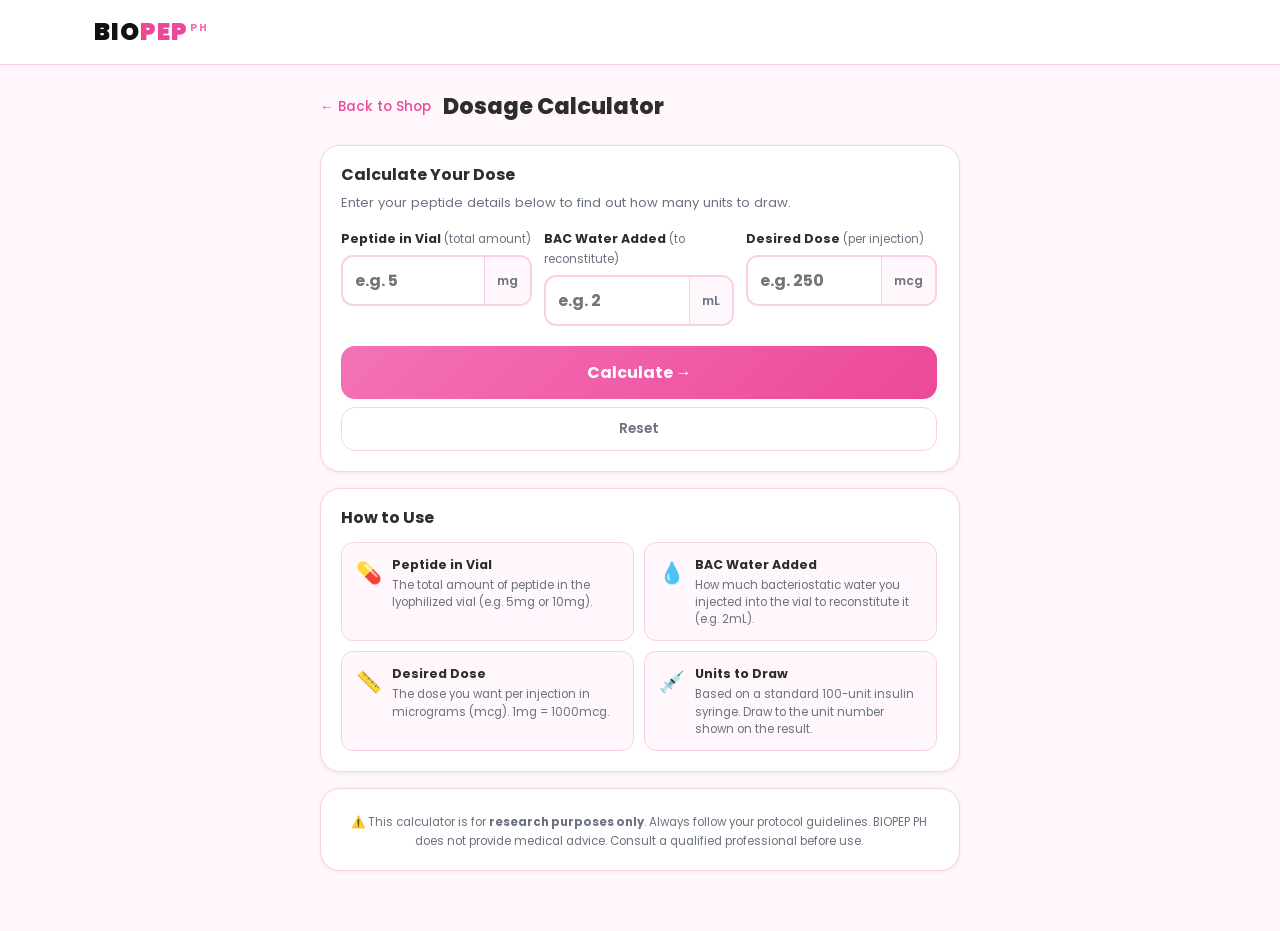
==== calculator.html @ 2e1fd629 "Add peptide dosage calculator page with syringe visual and unit output Co-Authored-By: Claude Sonnet" ====
<!DOCTYPE html>
<html lang="en">
<head>
  <meta charset="UTF-8">
  <meta name="viewport" content="width=device-width, initial-scale=1.0">
  <title>Peptide Dosage Calculator — BIOPEP PH</title>
  <meta name="description" content="Calculate how many units to draw for your peptide dose. Enter your peptide amount, BAC water volume, and desired dose.">
  <link rel="icon" type="image/svg+xml" href="images/favicon.svg">
  <link rel="preconnect" href="https://fonts.googleapis.com">
  <link rel="preconnect" href="https://fonts.gstatic.com" crossorigin>
  <link href="https://fonts.googleapis.com/css2?family=Poppins:wght@300;400;500;600;700;800;900&display=swap" rel="stylesheet">
  <link rel="stylesheet" href="style.css">
  <style>
    /* ── CALCULATOR SPECIFIC ── */
    .calc-grid {
      display: grid;
      grid-template-columns: 1fr 1fr 1fr;
      gap: 12px;
      margin-bottom: 16px;
    }
    .calc-field { display: flex; flex-direction: column; gap: 6px; }
    .calc-field label {
      font-size: 0.78rem;
      font-weight: 700;
      color: var(--charcoal);
    }
    .calc-field label span {
      font-weight: 400;
      color: var(--grey);
      font-size: 0.72rem;
    }
    .calc-input-wrap {
      display: flex;
      align-items: center;
      border: 2px solid var(--pink-border);
      border-radius: 12px;
      overflow: hidden;
      transition: border-color 0.2s;
      background: var(--white);
    }
    .calc-input-wrap:focus-within { border-color: var(--pink); box-shadow: 0 0 0 3px rgba(244,114,182,0.12); }
    .calc-input-wrap input {
      flex: 1;
      border: none;
      outline: none;
      font-family: 'Poppins', sans-serif;
      font-size: 1rem;
      font-weight: 700;
      color: var(--charcoal);
      padding: 11px 12px;
      background: transparent;
      width: 100%;
    }
    .calc-unit {
      padding: 0 12px;
      font-size: 0.75rem;
      font-weight: 600;
      color: var(--grey);
      white-space: nowrap;
      border-left: 1.5px solid var(--pink-border);
      height: 100%;
      display: flex;
      align-items: center;
      background: var(--pink-pale);
    }
    .btn-calculate {
      width: 100%;
      padding: 14px;
      background: linear-gradient(135deg, var(--pink), var(--pink-dark));
      color: white;
      border: none;
      border-radius: 14px;
      font-family: 'Poppins', sans-serif;
      font-size: 1rem;
      font-weight: 700;
      cursor: pointer;
      transition: opacity 0.2s;
      margin-top: 4px;
    }
    .btn-calculate:hover { opacity: 0.88; }
    .btn-reset {
      width: 100%;
      padding: 11px;
      background: transparent;
      color: var(--grey);
      border: 1.5px solid var(--pink-border);
      border-radius: 14px;
      font-family: 'Poppins', sans-serif;
      font-size: 0.85rem;
      font-weight: 600;
      cursor: pointer;
      transition: var(--transition);
      margin-top: 8px;
    }
    .btn-reset:hover { border-color: var(--pink); color: var(--pink-dark); }

    /* Result card */
    .calc-result { display: none; }
    .calc-result.show { display: block; }
    .calc-result-grid {
      display: grid;
      grid-template-columns: 1fr 1fr;
      gap: 12px;
      margin-bottom: 16px;
    }
    .calc-result-item {
      background: var(--pink-pale);
      border: 1.5px solid var(--pink-border);
      border-radius: 14px;
      padding: 14px 16px;
      text-align: center;
    }
    .calc-result-item.highlight {
      background: linear-gradient(135deg, var(--pink-light), #fce7f3);
      border-color: var(--pink);
      grid-column: 1 / -1;
    }
    .calc-result-label {
      font-size: 0.72rem;
      font-weight: 600;
      color: var(--grey);
      text-transform: uppercase;
      letter-spacing: 0.5px;
      margin-bottom: 6px;
    }
    .calc-result-value {
      font-size: 1.6rem;
      font-weight: 900;
      color: var(--pink-dark);
      line-height: 1;
    }
    .calc-result-value span {
      font-size: 0.85rem;
      font-weight: 600;
      color: var(--grey);
      margin-left: 4px;
    }
    .calc-result-sub {
      font-size: 0.72rem;
      color: var(--grey);
      margin-top: 4px;
    }

    /* Syringe visual */
    .syringe-wrap {
      margin: 16px 0 8px;
    }
    .syringe-label {
      font-size: 0.78rem;
      font-weight: 600;
      color: var(--charcoal);
      margin-bottom: 8px;
    }
    .syringe-track {
      height: 28px;
      background: var(--pink-pale);
      border: 2px solid var(--pink-border);
      border-radius: 100px;
      overflow: hidden;
      position: relative;
    }
    .syringe-fill {
      height: 100%;
      background: linear-gradient(90deg, var(--pink), var(--pink-dark));
      border-radius: 100px;
      transition: width 0.5s ease;
      min-width: 4px;
    }
    .syringe-markers {
      display: flex;
      justify-content: space-between;
      margin-top: 4px;
      padding: 0 2px;
    }
    .syringe-markers span {
      font-size: 0.65rem;
      color: var(--grey);
    }

    /* Info cards */
    .calc-info-grid {
      display: grid;
      grid-template-columns: 1fr 1fr;
      gap: 10px;
    }
    .calc-info-card {
      background: var(--pink-pale);
      border: 1.5px solid var(--pink-border);
      border-radius: 12px;
      padding: 12px 14px;
      display: flex;
      gap: 10px;
      align-items: flex-start;
    }
    .calc-info-icon { font-size: 1.3rem; flex-shrink: 0; margin-top: 1px; }
    .calc-info-text strong { display: block; font-size: 0.78rem; font-weight: 700; color: var(--charcoal); margin-bottom: 2px; }
    .calc-info-text p { font-size: 0.72rem; color: var(--grey); line-height: 1.5; margin: 0; }

    .calc-disclaimer {
      font-size: 0.72rem;
      color: var(--grey);
      text-align: center;
      line-height: 1.6;
      margin-top: 4px;
    }

    @media (max-width: 600px) {
      .calc-grid { grid-template-columns: 1fr; }
      .calc-result-grid { grid-template-columns: 1fr 1fr; }
      .calc-info-grid { grid-template-columns: 1fr; }
    }
  </style>
</head>
<body class="inner-page">

  <!-- ====== HEADER ====== -->
  <header class="site-header">
    <div class="header-inner">
      <a href="index.html" class="logo">
        <span class="logo-bio">BIO</span><span class="logo-pep">PEP</span><span class="logo-ph">PH</span>
      </a>
    </div>
  </header>

  <main class="inner-page-main">
    <div class="inner-page-inner">

      <div class="page-top-nav">
        <a href="index.html" class="page-back-link">← Back to Shop</a>
        <h1 class="page-title">Dosage Calculator</h1>
      </div>

      <!-- ====== INPUTS ====== -->
      <section class="page-card">
        <h2>Calculate Your Dose</h2>
        <p style="font-size:0.82rem;color:var(--grey);margin-bottom:16px;margin-top:-6px;">Enter your peptide details below to find out how many units to draw.</p>

        <div class="calc-grid">
          <div class="calc-field">
            <label for="peptideMg">Peptide in Vial <span>(total amount)</span></label>
            <div class="calc-input-wrap">
              <input type="number" id="peptideMg" placeholder="e.g. 5" min="0" step="0.1">
              <span class="calc-unit">mg</span>
            </div>
          </div>
          <div class="calc-field">
            <label for="bacWater">BAC Water Added <span>(to reconstitute)</span></label>
            <div class="calc-input-wrap">
              <input type="number" id="bacWater" placeholder="e.g. 2" min="0" step="0.1">
              <span class="calc-unit">mL</span>
            </div>
          </div>
          <div class="calc-field">
            <label for="desiredDose">Desired Dose <span>(per injection)</span></label>
            <div class="calc-input-wrap">
              <input type="number" id="desiredDose" placeholder="e.g. 250" min="0" step="1">
              <span class="calc-unit">mcg</span>
            </div>
          </div>
        </div>

        <button class="btn-calculate" onclick="calculate()">Calculate →</button>
        <button class="btn-reset" onclick="resetCalc()">Reset</button>
      </section>

      <!-- ====== RESULT ====== -->
      <section class="page-card calc-result" id="resultCard">
        <h2>Your Result</h2>

        <div class="calc-result-grid">
          <div class="calc-result-item">
            <div class="calc-result-label">Concentration</div>
            <div class="calc-result-value" id="resConcentration">—<span>mcg/mL</span></div>
          </div>
          <div class="calc-result-item">
            <div class="calc-result-label">Volume to Inject</div>
            <div class="calc-result-value" id="resVolume">—<span>mL</span></div>
          </div>
          <div class="calc-result-item highlight">
            <div class="calc-result-label">💉 Draw This Many Units</div>
            <div class="calc-result-value" id="resUnits">—<span>units</span></div>
            <div class="calc-result-sub" id="resUnitsSub"></div>
          </div>
        </div>

        <div class="syringe-wrap">
          <div class="syringe-label">Syringe fill level (100-unit scale)</div>
          <div class="syringe-track">
            <div class="syringe-fill" id="syringeFill" style="width:0%"></div>
          </div>
          <div class="syringe-markers">
            <span>0</span><span>10</span><span>20</span><span>30</span><span>40</span><span>50</span><span>60</span><span>70</span><span>80</span><span>90</span><span>100</span>
          </div>
        </div>
      </section>

      <!-- ====== HOW TO USE ====== -->
      <section class="page-card">
        <h2>How to Use</h2>
        <div class="calc-info-grid">
          <div class="calc-info-card">
            <span class="calc-info-icon">💊</span>
            <div class="calc-info-text">
              <strong>Peptide in Vial</strong>
              <p>The total amount of peptide in the lyophilized vial (e.g. 5mg or 10mg).</p>
            </div>
          </div>
          <div class="calc-info-card">
            <span class="calc-info-icon">💧</span>
            <div class="calc-info-text">
              <strong>BAC Water Added</strong>
              <p>How much bacteriostatic water you injected into the vial to reconstitute it (e.g. 2mL).</p>
            </div>
          </div>
          <div class="calc-info-card">
            <span class="calc-info-icon">📏</span>
            <div class="calc-info-text">
              <strong>Desired Dose</strong>
              <p>The dose you want per injection in micrograms (mcg). 1mg = 1000mcg.</p>
            </div>
          </div>
          <div class="calc-info-card">
            <span class="calc-info-icon">💉</span>
            <div class="calc-info-text">
              <strong>Units to Draw</strong>
              <p>Based on a standard 100-unit insulin syringe. Draw to the unit number shown on the result.</p>
            </div>
          </div>
        </div>
      </section>

      <!-- ====== DISCLAIMER ====== -->
      <section class="page-card">
        <p class="calc-disclaimer">⚠️ This calculator is for <strong>research purposes only</strong>. Always follow your protocol guidelines. BIOPEP PH does not provide medical advice. Consult a qualified professional before use.</p>
      </section>

    </div>
  </main>

  <script>
    function calculate() {
      const peptideMg   = parseFloat(document.getElementById('peptideMg').value);
      const bacWater    = parseFloat(document.getElementById('bacWater').value);
      const desiredDose = parseFloat(document.getElementById('desiredDose').value);

      if (isNaN(peptideMg) || isNaN(bacWater) || isNaN(desiredDose) ||
          peptideMg <= 0 || bacWater <= 0 || desiredDose <= 0) {
        alert('Please fill in all fields with valid numbers greater than 0.');
        return;
      }

      const peptideMcg    = peptideMg * 1000;
      const concentration = peptideMcg / bacWater;
      const volumeMl      = desiredDose / concentration;
      const units         = volumeMl * 100;

      document.getElementById('resConcentration').innerHTML =
        `${concentration.toLocaleString('en-PH', {maximumFractionDigits: 1})}<span>mcg/mL</span>`;
      document.getElementById('resVolume').innerHTML =
        `${volumeMl.toFixed(3)}<span>mL</span>`;
      document.getElementById('resUnits').innerHTML =
        `${units.toFixed(1)}<span>units</span>`;
      document.getElementById('resUnitsSub').textContent =
        units > 100
          ? '⚠️ Exceeds 100 units — split dose or use a larger syringe.'
          : units > 50
          ? 'Use a 1mL (100-unit) insulin syringe.'
          : 'A 0.5mL (50-unit) syringe works fine.';

      const fillPct = Math.min((units / 100) * 100, 100);
      document.getElementById('syringeFill').style.width = fillPct + '%';

      const resultCard = document.getElementById('resultCard');
      resultCard.classList.add('show');
      resultCard.scrollIntoView({ behavior: 'smooth', block: 'nearest' });
    }

    function resetCalc() {
      document.getElementById('peptideMg').value   = '';
      document.getElementById('bacWater').value    = '';
      document.getElementById('desiredDose').value = '';
      document.getElementById('resultCard').classList.remove('show');
      document.getElementById('syringeFill').style.width = '0%';
    }

    // Allow Enter key to calculate
    document.addEventListener('keydown', e => {
      if (e.key === 'Enter') calculate();
    });
  </script>
</body>
</html>
---- style.css ----
/* ================================================
   BIOPEP PH — style.css
   Font: Poppins | Theme: Blush Pink
   ================================================ */

:root {
  --pink:        #F472B6;
  --pink-dark:   #EC4899;
  --pink-deep:   #BE185D;
  --pink-light:  #FDF2F8;
  --pink-pale:   #FFF7FB;
  --pink-border: #FBCFE8;
  --black:       #111111;
  --charcoal:    #2d2d2d;
  --grey:        #6b7280;
  --light-grey:  #f3f4f6;
  --white:       #ffffff;
  --radius:      14px;
  --radius-lg:   20px;
  --shadow-sm:   0 1px 4px rgba(0,0,0,0.07);
  --shadow-md:   0 4px 16px rgba(0,0,0,0.09);
  --shadow-pink: 0 8px 28px rgba(244,114,182,0.22);
  --transition:  all 0.24s ease;
  --messenger:   #0099FF;
  --telegram:    #0088cc;
}

*, *::before, *::after { box-sizing: border-box; margin: 0; padding: 0; }
html { scroll-behavior: smooth; }
body {
  font-family: 'Poppins', sans-serif;
  background: var(--white);
  color: var(--charcoal);
  font-size: 15px;
  line-height: 1.6;
  -webkit-font-smoothing: antialiased;
}
a { text-decoration: none; color: inherit; }
img { max-width: 100%; display: block; }
button { font-family: inherit; cursor: pointer; }

/* ================================================
   PROMO BAR
   ================================================ */
#promo-bar {
  background: var(--pink-dark);
  color: var(--white);
  text-align: center;
  padding: 9px 16px;
  position: relative;
  z-index: 200;
  font-size: 0.82rem;
  font-weight: 500;
}
.promo-inner {
  display: flex;
  align-items: center;
  justify-content: center;
  gap: 12px;
  max-width: 900px;
  margin: 0 auto;
  position: relative;
}
#promo-bar a { color: var(--white); font-weight: 700; text-decoration: underline; text-underline-offset: 2px; }
#closePromoBar {
  position: absolute;
  right: 0;
  background: none;
  border: none;
  color: rgba(255,255,255,0.75);
  font-size: 1.3rem;
  line-height: 1;
  padding: 2px 6px;
  transition: var(--transition);
}
#closePromoBar:hover { color: var(--white); }

/* ================================================
   HEADER
   ================================================ */
.site-header {
  position: sticky;
  top: 0;
  z-index: 1000;
  background: var(--white);
  border-bottom: 1.5px solid var(--pink-border);
  box-shadow: 0 2px 12px rgba(244,114,182,0.07);
}
.header-inner {
  max-width: 1140px;
  margin: 0 auto;
  padding: 0 24px;
  height: 64px;
  display: flex;
  align-items: center;
  justify-content: space-between;
  gap: 24px;
}

/* Header right group */
.header-right { display: flex; align-items: center; gap: 4px; }
.header-search-btn {
  background: none; border: none; cursor: pointer;
  color: var(--charcoal); padding: 8px;
  display: flex; align-items: center; justify-content: center;
  border-radius: 50%; transition: var(--transition);
}
.header-search-btn:hover { background: var(--pink-light); color: var(--pink-dark); }

/* Collapsible search bar */
.header-search-bar {
  background: var(--white);
  border-bottom: 1.5px solid var(--pink-border);
  max-height: 0;
  overflow: hidden;
  transition: max-height 0.25s ease, padding 0.25s ease;
  position: sticky;
  top: 64px;
  z-index: 999;
}
.header-search-bar.open { max-height: 64px; }
.header-search-inner {
  display: flex;
  align-items: center;
  gap: 10px;
  max-width: 1140px;
  margin: 0 auto;
  padding: 12px 24px;
  color: var(--grey);
}
.header-search-inner input {
  flex: 1;
  border: none;
  outline: none;
  font-family: 'Poppins', sans-serif;
  font-size: 0.95rem;
  color: var(--charcoal);
  background: transparent;
}
.header-search-inner input::placeholder { color: var(--grey); }
.header-search-close {
  background: none; border: none; cursor: pointer;
  color: var(--grey); padding: 4px;
  display: flex; align-items: center;
  border-radius: 50%; transition: var(--transition);
}
.header-search-close:hover { color: var(--pink-dark); }

/* Logo */
.logo {
  font-size: 1.5rem;
  font-weight: 900;
  letter-spacing: 1px;
  line-height: 1;
  flex-shrink: 0;
}
.logo-bio { color: var(--black); }
.logo-pep { color: var(--pink-dark); }
.logo-ph  {
  font-size: 0.65rem;
  font-weight: 700;
  color: var(--pink);
  vertical-align: super;
  margin-left: 2px;
  letter-spacing: 2px;
}

/* Desktop nav */
.header-nav {
  display: flex;
  gap: 4px;
  margin-left: auto;
  margin-right: 4px;
}
.header-nav a {
  font-size: 0.875rem;
  font-weight: 500;
  color: var(--grey);
  padding: 7px 14px;
  border-radius: 10px;
  transition: var(--transition);
}
.header-nav a:hover { color: var(--pink-dark); background: var(--pink-light); }

/* Cart trigger */
.cart-trigger {
  position: relative;
  background: var(--pink-light);
  border: 1.5px solid var(--pink-border);
  border-radius: 12px;
  width: 44px;
  height: 44px;
  display: flex;
  align-items: center;
  justify-content: center;
  color: var(--pink-dark);
  transition: var(--transition);
  flex-shrink: 0;
}
.cart-trigger:hover { background: var(--pink); color: var(--white); border-color: var(--pink); }
.cart-count-badge {
  position: absolute;
  top: -6px; right: -6px;
  background: var(--pink-dark);
  color: var(--white);
  border-radius: 50%;
  font-size: 10px;
  font-weight: 700;
  width: 18px; height: 18px;
  display: flex;
  align-items: center;
  justify-content: center;
  border: 2px solid var(--white);
}

/* Mobile menu button */
.mobile-menu-btn {
  display: none;
  flex-direction: column;
  gap: 5px;
  background: none;
  border: none;
  padding: 4px;
  margin-left: 4px;
}
.mobile-menu-btn span {
  display: block;
  width: 22px;
  height: 2px;
  background: var(--charcoal);
  border-radius: 2px;
  transition: var(--transition);
}

/* Mobile nav */
.mobile-nav {
  display: none;
  flex-direction: column;
  border-top: 1px solid var(--pink-border);
  padding: 8px 24px 12px;
}
.mobile-nav-link {
  font-size: 0.9rem;
  font-weight: 500;
  color: var(--charcoal);
  padding: 10px 0;
  border-bottom: 1px solid var(--pink-border);
  transition: var(--transition);
}
.mobile-nav-link:last-child { border-bottom: none; }
.mobile-nav-link:hover { color: var(--pink-dark); padding-left: 4px; }

@media (max-width: 768px) {
  .header-nav { display: none; }
  .mobile-menu-btn { display: flex; }
  .mobile-nav.open { display: flex; }
}

/* ================================================
   CART OVERLAY + DRAWER
   ================================================ */
.cart-overlay {
  position: fixed;
  inset: 0;
  background: rgba(0,0,0,0.4);
  backdrop-filter: blur(3px);
  z-index: 1900;
  opacity: 0;
  pointer-events: none;
  transition: opacity 0.3s ease;
}
.cart-overlay.active { opacity: 1; pointer-events: all; }

.cart-drawer {
  position: fixed;
  top: 0; right: 0;
  width: 100%;
  max-width: 390px;
  height: 100%;
  background: var(--white);
  z-index: 2000;
  transform: translateX(100%);
  transition: transform 0.35s cubic-bezier(0.32,0,0.25,1);
  display: flex;
  flex-direction: column;
  box-shadow: -6px 0 32px rgba(0,0,0,0.1);
}
.cart-drawer.open { transform: translateX(0); }

.cart-drawer-head {
  display: flex;
  align-items: center;
  justify-content: space-between;
  padding: 18px 20px 14px;
  border-bottom: 1.5px solid var(--pink-border);
  flex-shrink: 0;
}
.cart-drawer-head h5 {
  font-size: 1.05rem;
  font-weight: 700;
  color: var(--black);
  display: flex;
  align-items: center;
  gap: 8px;
}
.cart-count-tag {
  background: var(--pink);
  color: var(--white);
  font-size: 0.7rem;
  font-weight: 700;
  padding: 2px 8px;
  border-radius: 20px;
}
.cart-close-btn {
  background: var(--pink-light);
  border: 1.5px solid var(--pink-border);
  border-radius: 8px;
  width: 34px; height: 34px;
  display: flex;
  align-items: center;
  justify-content: center;
  color: var(--grey);
  transition: var(--transition);
}
.cart-close-btn:hover { background: var(--pink); color: var(--white); border-color: var(--pink); }

.cart-drawer-body {
  flex: 1;
  overflow-y: auto;
  padding: 14px 18px;
  -webkit-overflow-scrolling: touch;
}

.cart-empty {
  display: flex;
  flex-direction: column;
  align-items: center;
  justify-content: center;
  gap: 10px;
  height: 100%;
  color: var(--grey);
  text-align: center;
  padding: 48px 20px;
}
.cart-empty-icon { font-size: 3rem; opacity: 0.3; }
.cart-empty p { font-size: 0.9rem; }
.btn-browse {
  background: var(--pink);
  color: var(--white);
  border: none;
  padding: 10px 22px;
  border-radius: 10px;
  font-weight: 600;
  font-size: 0.85rem;
  transition: var(--transition);
  margin-top: 4px;
}
.btn-browse:hover { background: var(--pink-dark); }

/* Cart item in drawer */
.cart-item {
  display: flex;
  gap: 12px;
  align-items: center;
  padding: 12px 0;
  border-bottom: 1px solid var(--pink-border);
}
.cart-item:last-child { border-bottom: none; }
.cart-item-thumb {
  width: 56px; height: 56px;
  border-radius: 10px;
  background: var(--pink-light);
  border: 1px solid var(--pink-border);
  display: flex;
  align-items: center;
  justify-content: center;
  font-size: 1.6rem;
  flex-shrink: 0;
}
.cart-item-info { flex: 1; min-width: 0; }
.cart-item-name {
  font-size: 0.82rem;
  font-weight: 600;
  color: var(--black);
  white-space: nowrap;
  overflow: hidden;
  text-overflow: ellipsis;
  margin-bottom: 4px;
}
.cart-item-price { font-size: 0.75rem; color: var(--grey); }
.cart-item-controls {
  display: flex;
  align-items: center;
  gap: 6px;
  margin-top: 6px;
}
.qty-btn {
  width: 24px; height: 24px;
  border-radius: 6px;
  border: 1.5px solid var(--pink-border);
  background: var(--white);
  color: var(--charcoal);
  font-weight: 700;
  font-size: 0.9rem;
  display: flex;
  align-items: center;
  justify-content: center;
  transition: var(--transition);
  line-height: 1;
}
.qty-btn:hover { background: var(--pink); color: var(--white); border-color: var(--pink); }
.qty-num { font-size: 0.82rem; font-weight: 600; min-width: 18px; text-align: center; }
.remove-btn {
  background: none;
  border: none;
  color: var(--grey);
  font-size: 0.72rem;
  padding: 2px;
  transition: var(--transition);
  margin-left: 4px;
}
.remove-btn:hover { color: #dc2626; }
.cart-item-total {
  font-size: 0.88rem;
  font-weight: 700;
  color: var(--pink-dark);
  flex-shrink: 0;
}

.cart-drawer-foot {
  padding: 14px 18px max(20px, env(safe-area-inset-bottom));
  border-top: 1.5px solid var(--pink-border);
  flex-shrink: 0;
  display: none;
  flex-direction: column;
  gap: 8px;
}
.cart-drawer-foot.show { display: flex; }

.cart-summary { margin-bottom: 12px; }
.summary-row {
  display: flex;
  justify-content: space-between;
  font-size: 0.85rem;
  color: var(--grey);
  padding: 3px 0;
}
.summary-row strong { color: var(--charcoal); }
.summary-row.grand {
  font-size: 1rem;
  font-weight: 700;
  color: var(--black);
  border-top: 1px solid var(--pink-border);
  padding-top: 10px;
  margin-top: 6px;
}
.summary-row.grand strong { color: var(--pink-dark); font-size: 1.1rem; }

.order-note {
  background: var(--pink-light);
  border: 1px solid var(--pink-border);
  border-radius: 10px;
  padding: 9px 12px;
  margin-bottom: 12px;
}
.order-note p {
  font-size: 0.75rem;
  color: var(--grey);
  margin: 0;
}

.order-btns { display: flex; flex-direction: column; gap: 8px; margin-bottom: 8px; }
.btn-order {
  display: flex;
  align-items: center;
  justify-content: center;
  gap: 10px;
  padding: 12px;
  border-radius: 12px;
  border: none;
  font-weight: 700;
  font-size: 0.9rem;
  transition: var(--transition);
  color: var(--white);
}
.btn-order.messenger { background: var(--messenger); }
.btn-order.messenger:hover { background: #007acc; transform: translateY(-1px); }
.btn-order.telegram  { background: var(--telegram); }
.btn-order.telegram:hover  { background: #0077b6; transform: translateY(-1px); }

.btn-clear-cart {
  width: 100%;
  background: none;
  border: 1.5px solid var(--pink-border);
  color: var(--grey);
  font-size: 0.78rem;
  padding: 8px;
  border-radius: 10px;
  transition: var(--transition);
}
.btn-clear-cart:hover { background: var(--pink-light); color: var(--pink-dark); border-color: var(--pink); }

/* ================================================
   HERO
   ================================================ */
.hero {
  min-height: 55vh;
  background: #1a0a12;
  display: flex;
  align-items: center;
  position: relative;
  overflow: hidden;
  padding: 60px 24px;
  gap: 40px;
  max-width: 100%;
}
.hero-bg {
  position: absolute;
  inset: 0;
  background:
    radial-gradient(ellipse 60% 70% at 30% 50%, rgba(244,114,182,0.15) 0%, transparent 70%),
    radial-gradient(ellipse 50% 50% at 80% 20%, rgba(244,114,182,0.08) 0%, transparent 60%);
}
.hero-content {
  position: relative;
  z-index: 2;
  max-width: 560px;
  margin: 0 auto;
  text-align: center;
}
.hero-badge {
  display: inline-block;
  background: rgba(244,114,182,0.12);
  border: 1px solid rgba(244,114,182,0.3);
  color: var(--pink);
  font-size: 0.72rem;
  font-weight: 600;
  letter-spacing: 2px;
  text-transform: uppercase;
  padding: 6px 14px;
  border-radius: 100px;
  margin-bottom: 20px;
}
.hero h1 {
  font-size: clamp(2.8rem, 7vw, 5rem);
  font-weight: 900;
  color: var(--white);
  line-height: 1.0;
  text-transform: uppercase;
  letter-spacing: -1px;
  margin-bottom: 16px;
}
.hero h1 em {
  font-style: italic;
  color: var(--pink);
}
.hero p {
  font-size: 1rem;
  color: rgba(255,255,255,0.5);
  max-width: 400px;
  margin: 0 auto 28px;
  line-height: 1.8;
}
.hero-actions {
  display: flex;
  gap: 12px;
  justify-content: center;
  flex-wrap: wrap;
  margin-bottom: 28px;
}
.btn-primary {
  background: var(--pink);
  color: var(--white);
  font-weight: 700;
  font-size: 0.92rem;
  padding: 13px 28px;
  border-radius: 12px;
  border: none;
  transition: var(--transition);
  display: inline-flex;
  align-items: center;
  gap: 8px;
  box-shadow: var(--shadow-pink);
  text-decoration: none;
}
.btn-primary:hover { background: var(--pink-dark); transform: translateY(-2px); color: var(--white); }
.btn-ghost {
  background: transparent;
  color: rgba(255,255,255,0.65);
  font-weight: 500;
  font-size: 0.92rem;
  padding: 13px 24px;
  border-radius: 12px;
  border: 1px solid rgba(255,255,255,0.15);
  transition: var(--transition);
  text-decoration: none;
}
.btn-ghost:hover { border-color: rgba(255,255,255,0.4); color: var(--white); }

.hero-pills {
  display: flex;
  gap: 8px;
  justify-content: center;
  flex-wrap: wrap;
}
.hero-pills span {
  background: rgba(255,255,255,0.06);
  border: 1px solid rgba(255,255,255,0.1);
  color: rgba(255,255,255,0.5);
  font-size: 0.72rem;
  padding: 5px 12px;
  border-radius: 100px;
}

/* Hero visual (floating cards) */
.hero-visual {
  position: relative;
  z-index: 2;
  flex-shrink: 0;
  display: none;
}
.hero-blob {
  width: 360px;
  height: 360px;
  border-radius: 50%;
  background: radial-gradient(circle, rgba(244,114,182,0.18), transparent 70%);
  position: absolute;
  top: 50%; left: 50%;
  transform: translate(-50%,-50%);
}
.hero-card-float {
  display: flex;
  flex-direction: column;
  gap: 12px;
  position: relative;
}
.hcard {
  background: rgba(255,255,255,0.07);
  border: 1px solid rgba(244,114,182,0.2);
  backdrop-filter: blur(10px);
  border-radius: 16px;
  padding: 14px 18px;
  display: flex;
  align-items: center;
  gap: 14px;
  min-width: 240px;
  animation: floatCard 4s ease-in-out infinite;
}
.hcard-2 { animation-delay: 1.3s; }
.hcard-3 { animation-delay: 2.6s; }
@keyframes floatCard {
  0%,100% { transform: translateY(0); }
  50%      { transform: translateY(-8px); }
}
.hcard-icon { font-size: 1.6rem; }
.hcard > div { flex: 1; }
.hcard strong { display: block; font-size: 0.88rem; font-weight: 700; color: var(--white); }
.hcard span   { font-size: 0.72rem; color: rgba(255,255,255,0.45); }
.hcard-price  { font-size: 0.9rem; font-weight: 800; color: var(--pink); }

@media (min-width: 900px) {
  .hero { padding: 80px 60px; text-align: left; justify-content: center; gap: 64px; }
  .hero-content { text-align: left; margin: 0; }
  .hero p { margin: 0 0 28px; }
  .hero-actions { justify-content: flex-start; }
  .hero-pills { justify-content: flex-start; }
  .hero-visual { display: block; }
}

/* ================================================
   TRUST STRIP
   ================================================ */
.trust-strip {
  background: var(--pink-pale);
  border-bottom: 1px solid var(--pink-border);
  padding: 12px 24px;
}
.trust-strip-inner {
  display: flex;
  flex-wrap: wrap;
  gap: 8px;
  margin: 0 auto;
  max-width: 900px;
  justify-content: center;
}
.trust-chip {
  display: flex;
  align-items: center;
  gap: 6px;
  font-size: 0.75rem;
  font-weight: 600;
  color: var(--pink-deep);
  background: var(--white);
  border: 1px solid var(--pink-border);
  padding: 7px 14px;
  border-radius: 100px;
  white-space: nowrap;
}
.trust-chip svg { stroke: var(--pink); flex-shrink: 0; }

/* ================================================
   SECTION HELPERS
   ================================================ */
.eyebrow {
  font-size: 0.68rem;
  font-weight: 700;
  letter-spacing: 4px;
  text-transform: uppercase;
  color: var(--pink);
  display: block;
  margin-bottom: 8px;
}
h2 {
  font-size: clamp(1.8rem, 4vw, 2.6rem);
  font-weight: 800;
  color: var(--black);
  line-height: 1.15;
}
h2 span { color: var(--pink-dark); }

/* ================================================
   PRODUCTS SECTION
   ================================================ */
.products-section {
  padding: 28px 16px 100px;
  max-width: 1200px;
  margin: 0 auto;
}
.section-head {
  text-align: center;
  margin-bottom: 28px;
}

/* Sticky category nav strip (just below header) */
.cat-nav-sticky {
  position: sticky;
  top: 64px;
  z-index: 900;
  background: var(--white);
  border-bottom: 1.5px solid var(--pink-border);
  box-shadow: 0 2px 8px rgba(244,114,182,0.05);
}
.cat-nav-sticky .cat-scroll { margin-bottom: 0; padding: 0 16px; }
.cat-nav-sticky .cat-tabs   { border: none; border-radius: 0; background: transparent; padding: 10px 0; }

/* Category tabs */
.cat-scroll {
  overflow-x: auto;
  -webkit-overflow-scrolling: touch;
  scrollbar-width: none;
  margin-bottom: 28px;
}
.cat-scroll::-webkit-scrollbar { display: none; }
.cat-tabs {
  display: inline-flex;
  gap: 6px;
  padding: 5px;
  background: var(--white);
  border-radius: 14px;
  border: 1.5px solid var(--pink-border);
  min-width: 100%;
}
.cat-tab {
  background: transparent;
  border: none;
  font-family: 'Poppins', sans-serif;
  font-size: 0.82rem;
  font-weight: 500;
  color: var(--grey);
  padding: 8px 18px;
  border-radius: 10px;
  transition: var(--transition);
  white-space: nowrap;
}
.cat-tab:hover { color: var(--pink-dark); background: var(--pink-light); }
.cat-tab.active {
  background: var(--pink);
  color: var(--white);
  font-weight: 600;
  box-shadow: 0 4px 12px rgba(244,114,182,0.28);
}

/* Product grid */
.pgrid {
  display: grid;
  grid-template-columns: repeat(2, 1fr);
  gap: 14px;
}
@media (min-width: 600px)  { .pgrid { grid-template-columns: repeat(3, 1fr); } }
@media (min-width: 900px)  { .pgrid { grid-template-columns: repeat(4, 1fr); gap: 18px; } }

.pgrid-item.hidden { display: none; }

/* Product card */
.pcard {
  background: var(--white);
  border-radius: var(--radius);
  border: 1.5px solid var(--pink-border);
  overflow: hidden;
  transition: var(--transition);
  display: flex;
  flex-direction: column;
  height: 100%;
}
.pcard:hover {
  transform: translateY(-5px);
  box-shadow: 0 12px 32px rgba(244,114,182,0.15);
  border-color: var(--pink);
}

.pcard-img {
  position: relative;
  aspect-ratio: 1 / 1;
  display: flex;
  align-items: center;
  justify-content: center;
  overflow: hidden;
}
.pcard-emoji {
  font-size: 3rem;
  transition: transform 0.35s ease;
}
.pcard:hover .pcard-emoji { transform: scale(1.15); }
.pcard-tag {
  position: absolute;
  top: 10px; left: 10px;
  background: var(--pink-dark);
  color: var(--white);
  font-size: 0.65rem;
  font-weight: 700;
  padding: 3px 9px;
  border-radius: 100px;
  text-transform: uppercase;
  letter-spacing: 0.5px;
}
.pcard-tag.new { background: #7c3aed; }

.pcard-body {
  padding: 12px;
  display: flex;
  flex-direction: column;
  flex: 1;
}
.pcard-cat {
  font-size: 0.65rem;
  font-weight: 700;
  letter-spacing: 2px;
  text-transform: uppercase;
  color: var(--pink);
  margin: 0 0 4px;
}
.pcard-name {
  font-size: 0.88rem;
  font-weight: 700;
  color: var(--black);
  line-height: 1.3;
  margin: 0 0 5px;
}
.pcard-desc {
  font-size: 0.72rem;
  color: var(--grey);
  line-height: 1.45;
  margin: 0 0 10px;
  flex: 1;
}
.pcard-foot {
  display: flex;
  align-items: center;
  justify-content: space-between;
  gap: 8px;
  margin-top: auto;
}
.pcard-price {
  font-size: 1rem;
  font-weight: 800;
  color: var(--pink-dark);
}
.btn-add {
  background: var(--pink);
  color: var(--white);
  border: none;
  font-family: 'Poppins', sans-serif;
  font-weight: 600;
  font-size: 0.75rem;
  padding: 8px 14px;
  border-radius: 8px;
  transition: var(--transition);
  min-height: 36px;
  white-space: nowrap;
}
.btn-add:hover { background: var(--pink-dark); }
.btn-add.added { background: #16a34a; }

@media (max-width: 480px) {
  .pcard-foot { flex-direction: column; align-items: stretch; }
  .btn-add { width: 100%; padding: 10px; }
}

/* ================================================
   WHY BIOPEP
   ================================================ */
.why-section {
  background: var(--pink-pale);
  padding: 72px 24px;
  border-top: 1.5px solid var(--pink-border);
}
.why-inner { max-width: 1100px; margin: 0 auto; }
.why-text { text-align: center; margin-bottom: 40px; }
.why-text p { font-size: 0.95rem; color: var(--grey); max-width: 520px; margin: 12px auto 0; }
.why-grid {
  display: grid;
  grid-template-columns: repeat(2, 1fr);
  gap: 16px;
}
@media (min-width: 768px) { .why-grid { grid-template-columns: repeat(4, 1fr); } }

.why-card {
  background: var(--white);
  border: 1.5px solid var(--pink-border);
  border-radius: var(--radius);
  padding: 24px 18px;
  text-align: center;
  transition: var(--transition);
}
.why-card:hover {
  border-color: var(--pink);
  transform: translateY(-4px);
  box-shadow: 0 8px 24px rgba(244,114,182,0.12);
}
.why-icon { font-size: 2rem; margin-bottom: 12px; }
.why-card h5 {
  font-size: 0.9rem;
  font-weight: 700;
  color: var(--black);
  margin-bottom: 6px;
}
.why-card p { font-size: 0.78rem; color: var(--grey); line-height: 1.6; }

/* ================================================
   HOW TO ORDER
   ================================================ */
.how-section { padding: 72px 24px; }
.how-inner { max-width: 900px; margin: 0 auto; text-align: center; }
.how-inner > h2 { margin-bottom: 40px; }
.how-steps {
  display: flex;
  align-items: flex-start;
  gap: 8px;
  justify-content: center;
  flex-wrap: wrap;
}
.how-step { max-width: 220px; text-align: center; }
.step-num {
  width: 48px; height: 48px;
  background: var(--pink);
  color: var(--white);
  border-radius: 50%;
  font-size: 1.2rem;
  font-weight: 800;
  display: flex;
  align-items: center;
  justify-content: center;
  margin: 0 auto 12px;
  box-shadow: var(--shadow-pink);
}
.how-step h6 { font-size: 0.9rem; font-weight: 700; color: var(--black); margin-bottom: 6px; }
.how-step p  { font-size: 0.78rem; color: var(--grey); line-height: 1.6; }
.how-arrow {
  font-size: 1.5rem;
  color: var(--pink-border);
  padding-top: 14px;
  font-weight: 700;
  align-self: flex-start;
}
@media (max-width: 600px) { .how-arrow { display: none; } .how-steps { gap: 24px; } }

/* ================================================
   CONTACT SECTION
   ================================================ */
.contact-section {
  background: var(--pink-pale);
  padding: 72px 24px;
  border-top: 1.5px solid var(--pink-border);
}
.contact-inner { max-width: 700px; margin: 0 auto; text-align: center; }
.contact-sub { font-size: 0.9rem; color: var(--grey); margin: 10px 0 32px; }
.contact-cards {
  display: flex;
  gap: 16px;
  justify-content: center;
  flex-wrap: wrap;
}
.contact-card {
  display: flex;
  align-items: center;
  gap: 14px;
  padding: 18px 24px;
  border-radius: var(--radius);
  border: 2px solid transparent;
  transition: var(--transition);
  text-decoration: none;
  color: var(--white);
  min-width: 220px;
}
.contact-card.messenger { background: var(--messenger); }
.contact-card.telegram  { background: var(--telegram); }
.contact-card:hover { transform: translateY(-3px); box-shadow: var(--shadow-md); }
.contact-card strong { display: block; font-size: 0.9rem; font-weight: 700; }
.contact-card span   { font-size: 0.78rem; opacity: 0.8; }

/* ================================================
   FOOTER
   ================================================ */
footer {
  background: var(--black);
  color: rgba(255,255,255,0.45);
  padding: 52px 24px 28px;
}
.footer-inner {
  max-width: 1100px;
  margin: 0 auto;
  display: grid;
  grid-template-columns: 1fr;
  gap: 32px;
}
@media (min-width: 640px) {
  .footer-inner { grid-template-columns: 2fr 1fr 1fr 1fr; gap: 40px; }
}
.footer-brand .logo { color: var(--white); margin-bottom: 10px; display: inline-block; }
.footer-brand p { font-size: 0.8rem; max-width: 220px; line-height: 1.7; }
.footer-links-col { display: flex; flex-direction: column; gap: 8px; }
.footer-links-col strong {
  font-size: 0.68rem;
  font-weight: 700;
  letter-spacing: 3px;
  text-transform: uppercase;
  color: rgba(255,255,255,0.2);
  margin-bottom: 4px;
}
.footer-links-col a {
  font-size: 0.85rem;
  color: rgba(255,255,255,0.45);
  transition: var(--transition);
}
.footer-links-col a:hover { color: var(--pink); }
.footer-bottom {
  max-width: 1100px;
  margin: 36px auto 0;
  padding-top: 20px;
  border-top: 1px solid rgba(255,255,255,0.06);
  text-align: center;
  font-size: 0.75rem;
}
.disclaimer { margin-top: 6px; color: rgba(255,255,255,0.18); }

/* ================================================
   STICKY BOTTOM BAR
   ================================================ */
.sticky-bar {
  position: fixed;
  bottom: 0; left: 0; right: 0;
  background: var(--white);
  border-top: 2px solid var(--pink-border);
  padding: 12px 20px;
  display: flex;
  align-items: center;
  justify-content: space-between;
  z-index: 1200;
  transform: translateY(100%);
  transition: transform 0.35s ease;
  box-shadow: 0 -4px 24px rgba(244,114,182,0.12);
}
.sticky-bar.show { transform: translateY(0); }

.sticky-bar-left {
  display: flex;
  align-items: center;
  gap: 12px;
}
.sticky-bar-icon {
  position: relative;
  width: 40px; height: 40px;
  background: var(--pink-light);
  border: 1.5px solid var(--pink-border);
  border-radius: 10px;
  display: flex;
  align-items: center;
  justify-content: center;
  font-size: 1.1rem;
  flex-shrink: 0;
}
.sticky-badge {
  position: absolute;
  top: -5px; right: -5px;
  background: var(--pink-dark);
  color: var(--white);
  border-radius: 50%;
  font-size: 9px;
  font-weight: 700;
  width: 16px; height: 16px;
  display: flex;
  align-items: center;
  justify-content: center;
  border: 2px solid var(--white);
}
.sticky-items { display: block; font-size: 0.72rem; color: var(--grey); }
.sticky-total { display: block; font-size: 1rem; font-weight: 800; color: var(--pink-dark); }
.sticky-btn {
  background: var(--pink);
  color: var(--white);
  border: none;
  font-family: 'Poppins', sans-serif;
  font-weight: 700;
  font-size: 0.88rem;
  padding: 11px 22px;
  border-radius: 12px;
  transition: var(--transition);
  box-shadow: var(--shadow-pink);
  min-height: 44px;
}
.sticky-btn:hover { background: var(--pink-dark); transform: translateY(-1px); }

/* ================================================
   CART NOTIFICATION TOAST
   ================================================ */
.toast {
  position: fixed;
  bottom: 80px;
  left: 50%;
  transform: translateX(-50%) translateY(20px);
  background: var(--black);
  color: var(--white);
  padding: 11px 22px;
  border-radius: 100px;
  font-size: 0.85rem;
  font-weight: 500;
  box-shadow: var(--shadow-md);
  opacity: 0;
  transition: opacity 0.3s ease, transform 0.3s ease;
  z-index: 9999;
  white-space: nowrap;
  pointer-events: none;
}
.toast.show { opacity: 1; transform: translateX(-50%) translateY(0); }

/* ================================================
   RESPONSIVE TWEAKS
   ================================================ */
@media (max-width: 480px) {
  .cart-drawer { max-width: 100%; }
  .contact-card { min-width: 100%; }
  h2 { font-size: 1.7rem; }
  .how-steps { flex-direction: column; align-items: center; }
}

/* ================================================
   DELIVERY INFO STRIP
   ================================================ */
.delivery-strip {
  background: var(--pink-light);
  border-bottom: 1px solid var(--pink-border);
  padding: 7px 16px;
  overflow-x: auto;
  -webkit-overflow-scrolling: touch;
  scrollbar-width: none;
}
.delivery-strip::-webkit-scrollbar { display: none; }
.delivery-strip-inner {
  display: flex;
  align-items: center;
  gap: 10px;
  justify-content: center;
  min-width: max-content;
  margin: 0 auto;
}
.dinfo-item {
  display: flex;
  align-items: center;
  gap: 5px;
  font-size: 0.72rem;
  font-weight: 500;
  color: var(--pink-deep);
  white-space: nowrap;
}
.dinfo-sep { color: var(--pink-border); font-size: 0.9rem; line-height: 1; }

/* ================================================
   SALE PRICING
   ================================================ */
.pcard-price-wrap {
  display: flex;
  align-items: center;
  gap: 5px;
  flex-wrap: wrap;
}
.pcard-price-orig {
  font-size: 0.7rem;
  color: var(--grey);
  text-decoration: line-through;
  font-weight: 400;
}
.pcard-tag.stack { background: linear-gradient(135deg, #a855f7, #ec4899); }

/* ================================================
   HEADER SOCIAL LINKS
   ================================================ */
.header-social {
  display: flex;
  align-items: center;
  gap: 2px;
  margin-left: auto;
}
.header-nav { margin-left: 0; }
.social-link {
  width: 34px;
  height: 34px;
  display: flex;
  align-items: center;
  justify-content: center;
  border-radius: 8px;
  color: var(--grey);
  transition: var(--transition);
}
.social-link:hover { color: var(--pink-dark); background: var(--pink-light); }

/* ================================================
   FOOTER SOCIAL
   ================================================ */
.footer-social {
  display: flex;
  gap: 8px;
  margin-top: 14px;
}
.footer-social a {
  width: 32px;
  height: 32px;
  background: rgba(255,255,255,0.07);
  border: 1px solid rgba(255,255,255,0.1);
  border-radius: 8px;
  display: flex;
  align-items: center;
  justify-content: center;
  color: rgba(255,255,255,0.45);
  transition: var(--transition);
}
.footer-social a:hover { background: var(--pink); color: var(--white); border-color: var(--pink); }

/* ================================================
   VIBER BUTTON
   ================================================ */
.btn-order.viber { background: #7360F2; }
.btn-order.viber:hover { background: #5a4dd0; transform: translateY(-1px); }
.contact-card.viber { background: #7360F2; }

/* ================================================
   PRODUCT CARD — CLICKABLE IMAGE
   ================================================ */
.pcard-img { cursor: pointer; }
.pcard-name { cursor: pointer; }
.pcard-name:hover { color: var(--pink-dark); }

/* ================================================
   PRODUCT DETAIL MODAL
   ================================================ */
.pmodal-overlay {
  position: fixed;
  inset: 0;
  background: rgba(0,0,0,0.52);
  backdrop-filter: blur(4px);
  z-index: 2500;
  opacity: 0;
  pointer-events: none;
  transition: opacity 0.3s ease;
}
.pmodal-overlay.active { opacity: 1; pointer-events: all; }

.pmodal {
  position: fixed;
  bottom: 0;
  left: 0;
  right: 0;
  background: var(--white);
  z-index: 2600;
  border-radius: 24px 24px 0 0;
  max-height: 92vh;
  overflow-y: auto;
  transform: translateY(100%);
  transition: transform 0.38s cubic-bezier(0.32, 0, 0.25, 1);
  -webkit-overflow-scrolling: touch;
}
.pmodal.open { transform: translateY(0); }

.pmodal-img-wrap {
  position: relative;
  aspect-ratio: 16 / 9;
  background: linear-gradient(135deg, #fce7f3, #f9a8d4);
  display: flex;
  align-items: center;
  justify-content: center;
  border-radius: 24px 24px 0 0;
  flex-shrink: 0;
}
.pmodal-emoji { font-size: 4.5rem; pointer-events: none; }

.pmodal-badge {
  position: absolute;
  top: 14px;
  left: 14px;
  background: var(--pink-dark);
  color: var(--white);
  font-size: 0.62rem;
  font-weight: 700;
  padding: 4px 10px;
  border-radius: 100px;
  text-transform: uppercase;
  letter-spacing: 0.5px;
}
.pmodal-badge.stack { background: linear-gradient(135deg, #a855f7, #ec4899); }
.pmodal-badge.new { background: #7c3aed; }
.pmodal-badge:empty { display: none; }

.pmodal-close {
  position: absolute;
  top: 12px;
  right: 12px;
  background: rgba(255,255,255,0.92);
  border: none;
  border-radius: 50%;
  width: 34px;
  height: 34px;
  display: flex;
  align-items: center;
  justify-content: center;
  color: var(--charcoal);
  transition: var(--transition);
  box-shadow: 0 2px 8px rgba(0,0,0,0.12);
  flex-shrink: 0;
}
.pmodal-close:hover { background: var(--pink); color: var(--white); }

.pmodal-body {
  padding: 20px 20px 40px;
}
.pmodal-cat {
  font-size: 0.62rem;
  font-weight: 700;
  letter-spacing: 2.5px;
  text-transform: uppercase;
  color: var(--pink);
  margin: 0 0 6px;
}
.pmodal-name {
  font-size: 1.3rem;
  font-weight: 800;
  color: var(--black);
  line-height: 1.2;
  margin: 0 0 14px;
}
.pmodal-price-row {
  display: flex;
  align-items: center;
  gap: 10px;
  margin-bottom: 14px;
  flex-wrap: wrap;
}
.pmodal-price {
  font-size: 1.45rem;
  font-weight: 900;
  color: var(--pink-dark);
}
.pmodal-orig-price {
  font-size: 0.9rem;
  color: var(--grey);
  text-decoration: line-through;
}
.pmodal-orig-price:empty { display: none; }
.pmodal-save-badge {
  background: #dc2626;
  color: #fff;
  font-size: 0.62rem;
  font-weight: 700;
  padding: 3px 8px;
  border-radius: 100px;
  text-transform: uppercase;
  letter-spacing: 0.5px;
}
.pmodal-save-badge:empty { display: none; }

.pmodal-desc {
  font-size: 0.88rem;
  color: var(--grey);
  line-height: 1.75;
  margin-bottom: 22px;
}

.pmodal-qty-row {
  display: flex;
  align-items: center;
  justify-content: space-between;
  margin-bottom: 16px;
  background: var(--pink-light);
  border: 1px solid var(--pink-border);
  border-radius: 12px;
  padding: 10px 14px;
}
.pmodal-qty-label {
  font-size: 0.85rem;
  font-weight: 600;
  color: var(--charcoal);
}
.pmodal-qty-controls {
  display: flex;
  align-items: center;
  gap: 12px;
}
.pmodal-qty-controls .qty-btn {
  width: 32px;
  height: 32px;
  font-size: 1rem;
}
.pmodal-qty-controls .qty-num {
  font-size: 1rem;
  font-weight: 700;
  min-width: 28px;
  text-align: center;
}

.pmodal-add-btn {
  width: 100%;
  background: var(--pink);
  color: var(--white);
  border: none;
  font-family: 'Poppins', sans-serif;
  font-weight: 700;
  font-size: 1rem;
  padding: 15px;
  border-radius: 14px;
  transition: var(--transition);
  box-shadow: var(--shadow-pink);
}
.pmodal-add-btn:hover { background: var(--pink-dark); transform: translateY(-1px); }

@media (min-width: 600px) {
  .pmodal {
    top: 50%;
    left: 50%;
    right: auto;
    bottom: auto;
    width: 90%;
    max-width: 460px;
    max-height: 88vh;
    border-radius: var(--radius-lg);
    transform: translate(-50%, -44%) scale(0.96);
    transition: transform 0.3s cubic-bezier(0.32, 0, 0.25, 1), opacity 0.3s ease;
    opacity: 0;
  }
  .pmodal.open {
    transform: translate(-50%, -50%) scale(1);
    opacity: 1;
  }
  .pmodal-img-wrap { border-radius: var(--radius-lg) var(--radius-lg) 0 0; }
}

/* ================================================
   PRODUCT MODAL — VARIANTS
   ================================================ */
.pmodal-variants { margin-bottom: 18px; }
.pmodal-variant-label {
  font-size: 0.78rem;
  font-weight: 600;
  color: var(--charcoal);
  margin-bottom: 10px;
}
.pmodal-variant-opts {
  display: flex;
  flex-direction: column;
  gap: 8px;
}
.pmodal-variant-opt {
  display: flex;
  align-items: flex-start;
  gap: 10px;
  padding: 12px 14px;
  border: 2px solid var(--pink-border);
  border-radius: 12px;
  cursor: pointer;
  transition: var(--transition);
  background: var(--white);
}
.pmodal-variant-opt:hover { border-color: var(--pink); }
.pmodal-variant-opt.selected {
  border-color: var(--pink-dark);
  background: var(--pink-light);
}
.pmodal-variant-opt input[type="radio"] { display: none; }
.pmodal-variant-info { flex: 1; }
.pmodal-variant-name {
  display: block;
  font-size: 0.88rem;
  font-weight: 700;
  color: var(--black);
  margin-bottom: 2px;
}
.pmodal-variant-desc {
  display: block;
  font-size: 0.72rem;
  color: var(--grey);
  line-height: 1.4;
}
.pmodal-variant-price {
  font-size: 0.95rem;
  font-weight: 800;
  color: var(--pink-dark);
  white-space: nowrap;
}

/* ================================================
   PRODUCT MODAL — YOU MAY ALSO LIKE
   ================================================ */
.pmodal-also {
  margin-top: 20px;
  padding-top: 18px;
  border-top: 1px solid var(--pink-border);
}
.pmodal-also-title {
  font-size: 0.75rem;
  font-weight: 700;
  color: var(--grey);
  text-transform: uppercase;
  letter-spacing: 1px;
  margin-bottom: 12px;
}
.pmodal-also-grid {
  display: grid;
  grid-template-columns: repeat(4, 1fr);
  gap: 8px;
}
.pmodal-also-card {
  background: var(--pink-pale);
  border: 1.5px solid var(--pink-border);
  border-radius: 10px;
  padding: 10px 6px 8px;
  text-align: center;
  cursor: pointer;
  transition: var(--transition);
}
.pmodal-also-card:hover  { border-color: var(--pink-dark); background: var(--pink-light); transform: translateY(-2px); }
.pmodal-also-thumb       { font-size: 1.6rem; margin-bottom: 5px; }
.pmodal-also-name {
  font-size: 0.65rem;
  font-weight: 600;
  color: var(--charcoal);
  line-height: 1.3;
  margin-bottom: 3px;
  display: -webkit-box;
  -webkit-line-clamp: 2;
  -webkit-box-orient: vertical;
  overflow: hidden;
}
.pmodal-also-price { font-size: 0.68rem; font-weight: 700; color: var(--pink-deep); }

/* ================================================
   CART — CHECKOUT BUTTON
   ================================================ */
.btn-checkout {
  width: 100%;
  background: var(--pink-dark);
  color: var(--white);
  border: none;
  font-family: 'Poppins', sans-serif;
  font-weight: 700;
  font-size: 0.95rem;
  padding: 14px;
  border-radius: 12px;
  transition: var(--transition);
  box-shadow: var(--shadow-pink);
  cursor: pointer;
  display: block;
  text-align: center;
}
.btn-checkout:hover { background: var(--pink-deep); transform: translateY(-1px); color: var(--white); }

/* ================================================
   CHECKOUT PANEL
   ================================================ */
.checkout-overlay {
  position: fixed;
  inset: 0;
  background: rgba(0,0,0,0.45);
  backdrop-filter: blur(3px);
  z-index: 2100;
  opacity: 0;
  pointer-events: none;
  transition: opacity 0.3s ease;
}
.checkout-overlay.active { opacity: 1; pointer-events: all; }

.checkout-panel {
  position: fixed;
  top: 0; right: 0;
  width: 100%;
  max-width: 480px;
  height: 100%;
  background: var(--white);
  z-index: 2200;
  transform: translateX(100%);
  transition: transform 0.38s cubic-bezier(0.32, 0, 0.25, 1);
  display: flex;
  flex-direction: column;
  box-shadow: -6px 0 40px rgba(0,0,0,0.12);
}
.checkout-panel.open { transform: translateX(0); }

.checkout-head {
  display: flex;
  align-items: center;
  justify-content: space-between;
  padding: 16px 18px 14px;
  border-bottom: 1.5px solid var(--pink-border);
  flex-shrink: 0;
}
.checkout-back {
  display: flex;
  align-items: center;
  gap: 4px;
  background: none;
  border: none;
  font-family: 'Poppins', sans-serif;
  font-size: 0.82rem;
  font-weight: 600;
  color: var(--pink-dark);
  cursor: pointer;
  padding: 4px 0;
  transition: var(--transition);
}
.checkout-back:hover { color: var(--pink-deep); }
.checkout-title {
  font-size: 1rem;
  font-weight: 800;
  color: var(--black);
}

.checkout-body {
  flex: 1;
  overflow-y: auto;
  -webkit-overflow-scrolling: touch;
  padding-bottom: 16px;
}

/* Checkout sections */
.co-section {
  padding: 18px 18px 0;
  border-bottom: 1px solid var(--pink-border);
  margin-bottom: 0;
  padding-bottom: 18px;
}
.co-section:last-child { border-bottom: none; }

.co-section-head {
  display: flex;
  align-items: center;
  justify-content: space-between;
  cursor: pointer;
  user-select: none;
}
.co-section-head h6 {
  font-size: 0.88rem;
  font-weight: 700;
  color: var(--black);
}
.co-toggle {
  font-size: 0.7rem;
  color: var(--grey);
  transition: var(--transition);
}
.co-section-title {
  font-size: 0.88rem;
  font-weight: 700;
  color: var(--black);
  margin-bottom: 12px;
  display: block;
}

/* Order summary items */
#coItemsList {
  margin: 12px 0 10px;
}
.co-item {
  display: flex;
  align-items: center;
  gap: 10px;
  padding: 8px 0;
  font-size: 0.82rem;
  border-bottom: 1px solid var(--pink-border);
}
.co-item:last-child { border-bottom: none; }
.co-item-thumb {
  width: 40px; height: 40px;
  background: var(--pink-light);
  border: 1px solid var(--pink-border);
  border-radius: 8px;
  display: flex;
  align-items: center;
  justify-content: center;
  font-size: 1.2rem;
  flex-shrink: 0;
}
.co-item-info { flex: 1; min-width: 0; }
.co-item-name {
  font-weight: 600;
  color: var(--black);
  white-space: nowrap;
  overflow: hidden;
  text-overflow: ellipsis;
}
.co-item-qty { font-size: 0.72rem; color: var(--grey); }
.co-item-price {
  font-weight: 700;
  color: var(--pink-dark);
  flex-shrink: 0;
}

.co-totals { padding-top: 10px; }
.co-row {
  display: flex;
  justify-content: space-between;
  font-size: 0.83rem;
  color: var(--grey);
  padding: 3px 0;
}
.co-row.grand {
  font-size: 0.95rem;
  font-weight: 700;
  color: var(--black);
  border-top: 1px solid var(--pink-border);
  margin-top: 6px;
  padding-top: 8px;
}
.co-row.grand strong { color: var(--pink-dark); font-size: 1.05rem; }

/* Delivery options */
.co-delivery-opts { display: flex; flex-direction: column; gap: 8px; }
.co-delivery-opt { cursor: pointer; }
.co-delivery-opt input { display: none; }
.co-delivery-card {
  display: flex;
  align-items: center;
  gap: 12px;
  padding: 12px 14px;
  border: 2px solid var(--pink-border);
  border-radius: 12px;
  transition: var(--transition);
  background: var(--white);
}
.co-delivery-opt input:checked + .co-delivery-card {
  border-color: var(--pink-dark);
  background: var(--pink-light);
}
.co-delivery-card:hover { border-color: var(--pink); }
.co-del-icon { font-size: 1.4rem; flex-shrink: 0; }
.co-del-info { flex: 1; }
.co-del-info strong { display: block; font-size: 0.85rem; font-weight: 700; color: var(--black); }
.co-del-info span { font-size: 0.72rem; color: var(--grey); }
.co-del-fee { font-size: 0.88rem; font-weight: 700; color: var(--pink-dark); flex-shrink: 0; }
.co-del-soon { font-size: 0.72rem; font-weight: 700; color: var(--white); background: var(--grey); padding: 2px 8px; border-radius: 20px; flex-shrink: 0; }
.co-delivery-opt--disabled { cursor: not-allowed; opacity: 0.5; pointer-events: none; }
.co-delivery-note { font-size: 0.75rem; color: var(--grey); margin-top: 8px; }

/* Customer details form */
.co-form { display: flex; flex-direction: column; gap: 12px; }
.co-field { display: flex; flex-direction: column; gap: 5px; }
.co-field label {
  font-size: 0.78rem;
  font-weight: 600;
  color: var(--charcoal);
}
.co-req { color: var(--pink-dark); }
.co-opt { color: var(--grey); font-weight: 400; }
.co-field input,
.co-field textarea {
  font-family: 'Poppins', sans-serif;
  font-size: 0.85rem;
  padding: 10px 13px;
  border: 1.5px solid var(--pink-border);
  border-radius: 10px;
  outline: none;
  transition: var(--transition);
  color: var(--charcoal);
  background: var(--white);
  resize: none;
}
.co-field input:focus,
.co-field textarea:focus { border-color: var(--pink); box-shadow: 0 0 0 3px rgba(244,114,182,0.12); }
.co-field input.error { border-color: #dc2626; }
.co-field-row { display: grid; grid-template-columns: 1fr 1fr; gap: 10px; min-width: 0; }
.co-field-row .co-field { min-width: 0; }

/* Payment options */
.co-payment-grid {
  display: grid;
  grid-template-columns: 1fr 1fr;
  gap: 8px;
}
.co-pay-opt { cursor: pointer; }
.co-pay-opt input { display: none; }
.co-pay-card {
  display: flex;
  align-items: center;
  justify-content: center;
  gap: 6px;
  padding: 11px 10px;
  border: 2px solid var(--pink-border);
  border-radius: 10px;
  font-size: 0.82rem;
  font-weight: 600;
  color: var(--charcoal);
  transition: var(--transition);
  background: var(--white);
  text-align: center;
}
.co-pay-opt input:checked + .co-pay-card {
  border-color: var(--pink-dark);
  background: var(--pink-light);
  color: var(--pink-deep);
}
.co-pay-card:hover { border-color: var(--pink); }

/* Checkout footer */
.checkout-foot {
  padding: 14px 18px 20px;
  border-top: 2px solid var(--pink-border);
  flex-shrink: 0;
  background: var(--white);
}
.co-total-line {
  font-size: 0.9rem;
  color: var(--charcoal);
  margin-bottom: 12px;
  text-align: center;
}
.co-total-line strong { font-size: 1.2rem; color: var(--pink-dark); }
.co-channel-label {
  font-size: 0.75rem;
  font-weight: 600;
  color: var(--grey);
  text-align: center;
  margin-bottom: 8px;
  text-transform: uppercase;
  letter-spacing: 1px;
}
.co-channel-btns {
  display: flex;
  gap: 8px;
  margin-bottom: 10px;
}
.co-channel-btn {
  flex: 1;
  display: flex;
  flex-direction: column;
  align-items: center;
  justify-content: center;
  gap: 5px;
  padding: 11px 8px;
  border: none;
  border-radius: 12px;
  font-family: 'Poppins', sans-serif;
  font-weight: 700;
  font-size: 0.75rem;
  color: var(--white);
  cursor: pointer;
  transition: var(--transition);
}
.co-channel-btn:hover { transform: translateY(-2px); box-shadow: var(--shadow-md); }
.co-channel-btn.messenger { background: #0099FF; }
.co-channel-btn.messenger:hover { background: #007acc; }
.co-channel-btn.viber { background: #7360F2; }
.co-channel-btn.viber:hover { background: #5a4dd0; }
.co-channel-btn.telegram { background: #0088cc; }
.co-channel-btn.telegram:hover { background: #0077b6; }

.co-disclaimer {
  font-size: 0.68rem;
  color: var(--grey);
  text-align: center;
  line-height: 1.5;
}

@media (max-width: 480px) {
  .checkout-panel { max-width: 100%; }
  .co-field-row { grid-template-columns: 1fr; }
}

/* ================================================
   INNER PAGES — checkout.html, payment.html, confirmation.html
   ================================================ */

body.inner-page { background: var(--pink-pale); min-height: 100vh; }

/* Steps progress in header */
.inner-page-steps {
  display: flex;
  align-items: center;
  gap: 6px;
  margin-left: auto;
  font-size: 0.8rem;
  font-weight: 500;
  color: var(--grey);
}
.inner-page-steps .step       { color: var(--grey); }
.inner-page-steps .step.active { color: var(--pink-dark); font-weight: 700; }
.inner-page-steps .step.done   { color: var(--pink); }
.inner-page-steps .step-sep    { color: var(--pink-border); }

/* Main layout */
.inner-page-main  { padding: 24px 16px 60px; }
.inner-page-inner { max-width: 640px; margin: 0 auto; display: flex; flex-direction: column; gap: 16px; }

/* Page top nav */
.page-top-nav { display: flex; align-items: center; gap: 12px; margin-bottom: 4px; }
.page-back-link { font-size: 0.85rem; color: var(--pink-dark); font-weight: 500; transition: var(--transition); }
.page-back-link:hover { color: var(--pink-deep); }
.page-title { font-size: 1.4rem; font-weight: 800; color: var(--charcoal); }

/* Card */
.page-card {
  background: var(--white);
  border-radius: var(--radius-lg);
  padding: 20px;
  padding-right: 22px;
  box-shadow: var(--shadow-sm);
  border: 1.5px solid var(--pink-border);
  overflow: hidden;
}
.page-card h2 { font-size: 1rem; font-weight: 700; color: var(--charcoal); margin-bottom: 14px; }
.page-card-head { display: flex; align-items: center; justify-content: space-between; margin-bottom: 14px; }
.page-card-head h2 { margin-bottom: 0; }
.page-edit-link { font-size: 0.8rem; color: var(--pink-dark); font-weight: 600; transition: var(--transition); }
.page-edit-link:hover { color: var(--pink-deep); }

/* Cart items in checkout/payment/confirmation */
.co-cart-item { display: flex; align-items: center; justify-content: space-between; padding: 10px 0; border-bottom: 1px solid var(--pink-border); }
.co-cart-item:last-child { border-bottom: none; }
.co-cart-item-info { display: flex; align-items: center; gap: 8px; }
.co-cart-item-name  { font-size: 0.88rem; font-weight: 600; }
.co-cart-item-qty   { font-size: 0.82rem; color: var(--grey); }
.co-cart-item-price { font-size: 0.9rem; font-weight: 700; color: var(--pink-deep); }
.co-empty-msg { padding: 12px 0; text-align: center; font-size: 0.88rem; color: var(--grey); }
.co-empty-msg a { color: var(--pink-dark); font-weight: 600; }

/* Delivery options */
.co-delivery-opts { display: flex; flex-direction: column; gap: 10px; }
.co-delivery-opt input[type="radio"] { display: none; }
.co-delivery-card {
  display: flex;
  align-items: center;
  gap: 12px;
  padding: 12px 14px;
  border: 2px solid var(--pink-border);
  border-radius: var(--radius);
  cursor: pointer;
  transition: var(--transition);
  background: var(--white);
}
.co-delivery-opt input:checked + .co-delivery-card { border-color: var(--pink-dark); background: var(--pink-light); }
.co-delivery-card:hover { border-color: var(--pink); }
.co-del-icon  { font-size: 1.5rem; flex-shrink: 0; }
.co-del-info  { flex: 1; }
.co-del-info strong { display: block; font-size: 0.88rem; font-weight: 700; }
.co-del-info span   { font-size: 0.78rem; color: var(--grey); }
.co-del-fee   { font-size: 0.88rem; font-weight: 700; color: var(--pink-deep); white-space: nowrap; }

/* Customer details form */
.co-form { display: flex; flex-direction: column; gap: 14px; }
.co-field { display: flex; flex-direction: column; gap: 5px; }
.co-field label { font-size: 0.82rem; font-weight: 600; color: var(--charcoal); }
.co-req { color: var(--pink-dark); }
.co-opt { color: var(--grey); font-weight: 400; font-size: 0.78rem; }
.co-field input, .co-field textarea {
  padding: 10px 13px;
  border: 1.5px solid var(--pink-border);
  border-radius: 10px;
  font-family: inherit;
  font-size: 0.9rem;
  color: var(--charcoal);
  background: var(--white);
  transition: var(--transition);
  outline: none;
}
.co-field input:focus, .co-field textarea:focus { border-color: var(--pink-dark); box-shadow: 0 0 0 3px rgba(236,72,153,0.1); }
.co-field input.error { border-color: #ef4444; box-shadow: 0 0 0 3px rgba(239,68,68,0.1); }
.co-field textarea { resize: vertical; min-height: 64px; }
.co-field-row { display: grid; grid-template-columns: 1fr 1fr; gap: 12px; }

/* Promo code */
.co-promo-wrap   { display: flex; gap: 8px; }
.co-promo-input  {
  flex: 1;
  padding: 10px 13px;
  border: 1.5px solid var(--pink-border);
  border-radius: 10px;
  font-family: inherit;
  font-size: 0.9rem;
  outline: none;
  transition: var(--transition);
}
.co-promo-input:focus { border-color: var(--pink-dark); box-shadow: 0 0 0 3px rgba(236,72,153,0.1); }
.co-promo-btn {
  padding: 10px 18px;
  background: var(--pink-dark);
  color: var(--white);
  border: none;
  border-radius: 10px;
  font-family: inherit;
  font-weight: 700;
  font-size: 0.88rem;
  transition: var(--transition);
}
.co-promo-btn:hover { background: var(--pink-deep); }
.co-promo-result          { font-size: 0.82rem; margin-top: 8px; font-weight: 600; }
.co-promo-result.success  { color: #16a34a; }
.co-promo-result.error    { color: #dc2626; }

/* Order totals */
.co-order-totals { }
.co-total-row {
  display: flex;
  justify-content: space-between;
  align-items: center;
  padding: 7px 0;
  font-size: 0.88rem;
  border-bottom: 1px solid var(--pink-border);
}
.co-total-row:last-child { border-bottom: none; }
.co-total-row.discount   { color: #16a34a; }
.co-total-row.discount .discount-val { font-weight: 700; }
.co-total-row.grand { font-size: 1rem; font-weight: 800; color: var(--charcoal); border-bottom: none; padding-top: 10px; }
.co-total-row.grand strong { font-size: 1.2rem; color: var(--pink-deep); }

/* Place order button */
.btn-place-order {
  width: 100%;
  padding: 15px;
  background: var(--pink-dark);
  color: var(--white);
  border: none;
  border-radius: var(--radius);
  font-family: inherit;
  font-size: 1rem;
  font-weight: 800;
  letter-spacing: 0.3px;
  cursor: pointer;
  transition: var(--transition);
  box-shadow: var(--shadow-pink);
}
.btn-place-order:hover      { background: var(--pink-deep); transform: translateY(-1px); }
.btn-place-order:disabled   { opacity: 0.5; cursor: not-allowed; transform: none; }
.co-terms { margin-top: 12px; font-size: 0.72rem; color: var(--grey); text-align: center; line-height: 1.5; }

/* Toast (all inner pages) */
.toast {
  position: fixed;
  bottom: 24px;
  left: 50%;
  transform: translateX(-50%) translateY(12px);
  background: var(--charcoal);
  color: var(--white);
  padding: 12px 22px;
  border-radius: 40px;
  font-size: 0.88rem;
  font-weight: 600;
  z-index: 9999;
  opacity: 0;
  pointer-events: none;
  transition: opacity 0.3s ease, transform 0.3s ease;
  white-space: nowrap;
  box-shadow: var(--shadow-md);
}
.toast.show { opacity: 1; transform: translateX(-50%) translateY(0); }

/* ================================================
   PAYMENT PAGE
   ================================================ */

.pay-status {
  display: flex;
  align-items: center;
  gap: 12px;
  padding: 14px 16px;
  background: #f0fdf4;
  border: 1.5px solid #bbf7d0;
  border-radius: var(--radius);
  margin-bottom: 10px;
}
.pay-status-icon                { font-size: 1.7rem; flex-shrink: 0; }
.pay-status-text strong         { display: block; font-size: 0.95rem; font-weight: 700; color: #15803d; }
.pay-status-text span           { font-size: 0.8rem; color: #166534; }
.pay-order-id {
  font-size: 0.78rem;
  font-weight: 600;
  color: var(--grey);
  text-align: center;
  letter-spacing: 0.5px;
}

/* Payment method grid */
.pay-methods { display: grid; grid-template-columns: repeat(4, 1fr); gap: 8px; margin-bottom: 16px; }
.pay-method-opt input { display: none; }
.pay-method-card {
  display: flex;
  flex-direction: column;
  align-items: center;
  justify-content: center;
  gap: 4px;
  padding: 11px 8px;
  height: 60px;
  border: 2px solid var(--pink-border);
  border-radius: 12px;
  font-size: 0.75rem;
  font-weight: 700;
  color: var(--charcoal);
  cursor: pointer;
  transition: var(--transition);
  text-align: center;
}
.pay-method-opt input:checked + .pay-method-card { border-color: var(--pink-dark); background: var(--pink-light); color: var(--pink-deep); }
.pay-method-card:hover { border-color: var(--pink); }
.pay-method-icon { font-size: 1.4rem; }
.pay-logo { width: 72px; height: 28px; display: block; }
.pay-logo-icon { width: 24px; height: 24px; display: block; }
.pay-logo-label { font-size: 0.7rem; font-weight: 700; color: var(--charcoal); margin-top: 2px; }
.pay-method-opt input:checked + .pay-method-card .pay-logo-icon { stroke: var(--pink-dark); }

/* Payment detail panels */
.pay-detail-panel        { display: none; }
.pay-detail-panel.active { display: block; }

.pay-amount-due {
  text-align: center;
  padding: 14px;
  background: var(--pink-light);
  border-radius: 10px;
  margin-bottom: 14px;
}
.pay-amount-due span   { font-size: 0.78rem; color: var(--grey); display: block; margin-bottom: 2px; }
.pay-amount-due strong { font-size: 1.5rem; font-weight: 900; color: var(--pink-deep); }

.pay-qr {
  display: flex;
  flex-direction: column;
  align-items: center;
  margin: 0 auto 14px;
  gap: 10px;
}
.pay-qr-img {
  width: 200px;
  height: auto;
  border-radius: 12px;
  border: 2px solid var(--pink-border);
  display: block;
}
.btn-download-qr {
  display: inline-flex;
  align-items: center;
  gap: 6px;
  padding: 9px 20px;
  background: #0061D5;
  color: white;
  border-radius: 100px;
  font-size: 0.82rem;
  font-weight: 700;
  text-decoration: none;
  transition: var(--transition);
}
.btn-download-qr:hover { background: #004faf; }
.pay-qr-placeholder {
  width: 200px;
  height: 200px;
  display: flex;
  flex-direction: column;
  align-items: center;
  justify-content: center;
  border: 2px dashed var(--pink-border);
  border-radius: 12px;
  text-align: center;
  color: var(--grey);
  font-size: 0.78rem;
  line-height: 1.6;
  background: var(--pink-light);
}
.pay-qr-placeholder span { font-size: 2rem; display: block; margin-bottom: 6px; }

.pay-account-table { width: 100%; border-collapse: collapse; }
.pay-account-table tr td { padding: 7px 10px; font-size: 0.85rem; border-bottom: 1px solid var(--pink-border); }
.pay-account-table tr:last-child td { border-bottom: none; }
.pay-account-table td:first-child { color: var(--grey); font-weight: 600; width: 44%; }
.pay-account-table td:last-child  { font-weight: 700; color: var(--charcoal); }

.pay-bank-section  { margin-bottom: 14px; }
.pay-bank-label {
  font-size: 0.78rem;
  font-weight: 800;
  text-transform: uppercase;
  letter-spacing: 1px;
  color: var(--pink-dark);
  margin-bottom: 6px;
}

.pay-cod-info { display: flex; flex-direction: column; gap: 10px; }
.pay-cod-row  { display: flex; align-items: flex-start; gap: 10px; font-size: 0.85rem; }
.pay-cod-row span:first-child { font-size: 1.2rem; flex-shrink: 0; }

.pay-note {
  font-size: 0.78rem;
  color: var(--grey);
  background: var(--pink-pale);
  border-radius: 8px;
  padding: 10px 12px;
  margin-top: 12px;
  line-height: 1.6;
}

.btn-paid {
  width: 100%;
  padding: 15px;
  background: #16a34a;
  color: var(--white);
  border: none;
  border-radius: var(--radius);
  font-family: inherit;
  font-size: 1rem;
  font-weight: 800;
  cursor: pointer;
  transition: var(--transition);
  box-shadow: 0 8px 28px rgba(22,163,74,0.22);
}
.btn-paid:hover { background: #15803d; transform: translateY(-1px); }

/* ================================================
   CONFIRMATION PAGE
   ================================================ */

.conf-hero { text-align: center; padding: 18px 16px 10px; }
.conf-hero-icon { font-size: 3.5rem; margin-bottom: 10px; }
.conf-hero h2   { font-size: 1.35rem; font-weight: 900; color: var(--charcoal); margin-bottom: 4px; }
.conf-hero p    { font-size: 0.85rem; color: var(--grey); }
.conf-order-id  {
  display: inline-block;
  background: var(--pink-light);
  color: var(--pink-deep);
  border: 1.5px solid var(--pink-border);
  border-radius: 20px;
  padding: 4px 14px;
  font-size: 0.82rem;
  font-weight: 700;
  margin-top: 10px;
  letter-spacing: 0.5px;
}

.conf-steps { display: flex; flex-direction: column; gap: 14px; }
.conf-step  { display: flex; align-items: flex-start; gap: 12px; }
.conf-step-num {
  width: 28px;
  height: 28px;
  border-radius: 50%;
  background: var(--pink-dark);
  color: var(--white);
  font-size: 0.78rem;
  font-weight: 800;
  display: flex;
  align-items: center;
  justify-content: center;
  flex-shrink: 0;
  margin-top: 2px;
}
.conf-step-text strong { display: block; font-size: 0.88rem; font-weight: 700; }
.conf-step-text span   { font-size: 0.8rem; color: var(--grey); }

.conf-contact-btns { display: flex; flex-direction: column; gap: 10px; }
.conf-contact-btn {
  display: flex;
  align-items: center;
  justify-content: center;
  gap: 8px;
  padding: 13px 18px;
  border-radius: 12px;
  font-family: inherit;
  font-size: 0.9rem;
  font-weight: 700;
  color: var(--white);
  border: none;
  cursor: pointer;
  transition: var(--transition);
  text-decoration: none;
}
.conf-contact-btn:hover           { transform: translateY(-2px); box-shadow: var(--shadow-md); }
.conf-contact-btn.messenger       { background: #0099FF; }
.conf-contact-btn.messenger:hover { background: #007acc; }
.conf-contact-btn.viber           { background: #7360F2; }
.conf-contact-btn.viber:hover     { background: #5a4dd0; }
.conf-contact-btn.telegram        { background: #0088cc; }
.conf-contact-btn.telegram:hover  { background: #006da8; }

.btn-continue {
  display: block;
  width: 100%;
  padding: 14px;
  background: var(--white);
  color: var(--pink-dark);
  border: 2px solid var(--pink-dark);
  border-radius: var(--radius);
  font-family: inherit;
  font-size: 0.95rem;
  font-weight: 700;
  cursor: pointer;
  transition: var(--transition);
  text-align: center;
}
.btn-continue:hover { background: var(--pink-light); }

@media (max-width: 480px) {
  .inner-page-steps { display: none; }
  .pay-methods      { grid-template-columns: repeat(2, 1fr); }
  .page-top-nav     { flex-wrap: wrap; }
}

/* ================================================
   MOBILE OPTIMIZATIONS
   ================================================ */
@media (max-width: 640px) {
  /* Header */
  .header-inner { height: 56px; padding: 0 16px; }
  .cat-nav-sticky { top: 56px; }
  .logo-bio, .logo-pep { font-size: 1.1rem; }
  .logo-ph { font-size: 0.65rem; }

  /* Hero */
  .hero { min-height: 45vh; padding: 44px 20px 36px; }
  .hero h1 { font-size: clamp(2.2rem, 10vw, 3rem); margin-bottom: 20px; }
  .hero-actions { gap: 10px; }
  .btn-primary, .btn-ghost { padding: 12px 22px; font-size: 0.88rem; }
  .hero-pills { gap: 6px; }
  .hero-pills span { font-size: 0.68rem; padding: 4px 10px; }

  /* Trust bar */
  .trust-strip-inner { gap: 10px; flex-wrap: wrap; justify-content: center; }

  /* Products */
  .products-section { padding: 20px 12px 100px; }
  .pgrid { gap: 10px; }
  .pcard-name { font-size: 0.82rem; }
  .pcard-desc { font-size: 0.72rem; -webkit-line-clamp: 2; display: -webkit-box; -webkit-box-orient: vertical; overflow: hidden; }
  .btn-add { padding: 8px 12px; font-size: 0.78rem; }

  /* Product modal */
  .pmodal-body { padding: 16px 16px 32px; }
  .pmodal-name { font-size: 1.15rem; }
  .pmodal-also-grid { grid-template-columns: repeat(2, 1fr); gap: 6px; }
  .pmodal-also-thumb { font-size: 1.3rem; }

  /* Cart */
  .cart-drawer { width: 100%; max-width: 100%; }

  /* Why / How sections */
  .why-inner { gap: 24px; }
  .why-grid  { grid-template-columns: 1fr 1fr; gap: 12px; }
  .why-card  { padding: 14px 12px; }
  .how-steps { flex-direction: column; align-items: center; gap: 12px; }
  .how-arrow { transform: rotate(90deg); }

  /* Sticky bar */
  .sticky-bar { padding: 10px 16px; }
  .sticky-btn { padding: 10px 18px; font-size: 0.85rem; }
}

/* ================================================
   MOBILE NAV HAMBURGER
   ================================================ */
.mnav-btn {
  display: none;
  flex-direction: column;
  justify-content: center;
  gap: 5px;
  background: none;
  border: none;
  padding: 8px 6px;
  cursor: pointer;
  flex-shrink: 0;
}
.mnav-btn span {
  display: block;
  width: 22px;
  height: 2px;
  background: var(--charcoal);
  border-radius: 2px;
  transition: var(--transition);
}
@media (max-width: 768px) { .mnav-btn { display: flex; } }

/* Mobile Nav Overlay */
.mnav-overlay {
  display: none;
  position: fixed;
  inset: 0;
  background: rgba(0,0,0,0.5);
  z-index: 3000;
}
.mnav-overlay.active { display: block; }

/* Mobile Nav Drawer */
.mnav-drawer {
  position: fixed;
  top: 0; left: 0; bottom: 0;
  width: 82vw;
  max-width: 300px;
  background: var(--white);
  z-index: 3100;
  transform: translateX(-100%);
  transition: transform 0.3s cubic-bezier(0.32,0,0.25,1);
  display: flex;
  flex-direction: column;
  overflow-y: auto;
  -webkit-overflow-scrolling: touch;
  box-shadow: 4px 0 32px rgba(0,0,0,0.12);
}
.mnav-drawer.open { transform: translateX(0); }

.mnav-head {
  display: flex;
  align-items: center;
  justify-content: space-between;
  padding: 16px 18px;
  border-bottom: 1px solid var(--pink-border);
  flex-shrink: 0;
}
.mnav-logo { font-size: 1.1rem; font-weight: 900; }
.mnav-close {
  background: var(--light-grey);
  border: none;
  border-radius: 8px;
  width: 32px; height: 32px;
  display: flex; align-items: center; justify-content: center;
  color: var(--grey);
  cursor: pointer;
  transition: var(--transition);
}
.mnav-close:hover { background: var(--pink-light); color: var(--pink-dark); }

.mnav-search-wrap {
  display: flex;
  align-items: center;
  gap: 10px;
  margin: 12px 16px;
  padding: 10px 14px;
  background: var(--light-grey);
  border-radius: 10px;
  color: var(--grey);
  flex-shrink: 0;
}
.mnav-search-input {
  border: none;
  background: none;
  outline: none;
  font-family: inherit;
  font-size: 0.85rem;
  color: var(--charcoal);
  flex: 1;
  min-width: 0;
}
.mnav-search-input::placeholder { color: var(--grey); }

.mnav-body { flex: 1; padding: 6px 0; }

.mnav-link {
  display: flex;
  align-items: center;
  gap: 12px;
  padding: 13px 18px;
  font-size: 0.9rem;
  font-weight: 700;
  color: var(--charcoal);
  text-decoration: none;
  transition: var(--transition);
}
.mnav-link:hover { background: var(--pink-pale); color: var(--pink-dark); }

.mnav-section {
  font-size: 0.72rem;
  font-weight: 700;
  letter-spacing: 1.2px;
  text-transform: uppercase;
  color: var(--grey);
  padding: 14px 18px 4px;
}

.mnav-cat {
  display: block;
  width: 100%;
  text-align: left;
  padding: 11px 18px 11px 30px;
  background: none;
  border: none;
  font-family: inherit;
  font-size: 0.875rem;
  font-weight: 500;
  color: var(--pink-dark);
  cursor: pointer;
  transition: var(--transition);
}
.mnav-cat:hover { background: var(--pink-pale); color: var(--pink-deep); }

.mnav-foot {
  padding: 14px 18px max(20px, env(safe-area-inset-bottom));
  border-top: 1px solid var(--pink-border);
  display: flex;
  flex-direction: column;
  gap: 2px;
  flex-shrink: 0;
}
.mnav-social {
  display: flex;
  align-items: center;
  gap: 12px;
  padding: 10px 0;
  font-size: 0.875rem;
  font-weight: 500;
  color: var(--charcoal);
  text-decoration: none;
  transition: var(--transition);
}
.mnav-social:hover { color: var(--pink-dark); }

/* ================================================
   DISCLAIMER + LINKS SECTION
   ================================================ */
.disc-section {
  background: var(--white);
  padding: 8px 20px 32px;
}
.disc-inner {
  max-width: 640px;
  margin: 0 auto;
  display: flex;
  flex-direction: column;
  gap: 10px;
}
.disc-link-card {
  display: flex;
  align-items: center;
  gap: 14px;
  padding: 15px 18px;
  background: var(--white);
  border: 1px solid #e5e7eb;
  border-radius: var(--radius);
  color: var(--charcoal);
  font-size: 0.9rem;
  font-weight: 500;
  text-decoration: none;
  transition: var(--transition);
}
.disc-link-card:hover { border-color: var(--pink-border); color: var(--pink-dark); }
.disc-link-icon {
  width: 36px; height: 36px;
  background: var(--light-grey);
  border-radius: 8px;
  display: flex;
  align-items: center;
  justify-content: center;
  font-size: 1.1rem;
  flex-shrink: 0;
}
.disc-box {
  padding: 16px 18px;
  border: 1px solid #fde68a;
  border-radius: var(--radius);
  background: #fffbeb;
}
.disc-box-title {
  font-size: 0.82rem;
  font-weight: 800;
  color: #92400e;
  margin-bottom: 8px;
  letter-spacing: 0.3px;
}
.disc-box p:last-child {
  font-size: 0.78rem;
  color: #78350f;
  font-style: italic;
  line-height: 1.7;
  margin: 0;
}

/* ================================================
   CHECKOUT — DELIVERY MAP
   ================================================ */
.delivery-map-wrap {
  width: 100%;
  border-radius: var(--radius);
  overflow: hidden;
  border: 1.5px solid var(--pink-border);
  background: var(--light-grey);
}
.delivery-map {
  width: 100%;
  height: 220px;
  display: block;
  border: none;
}
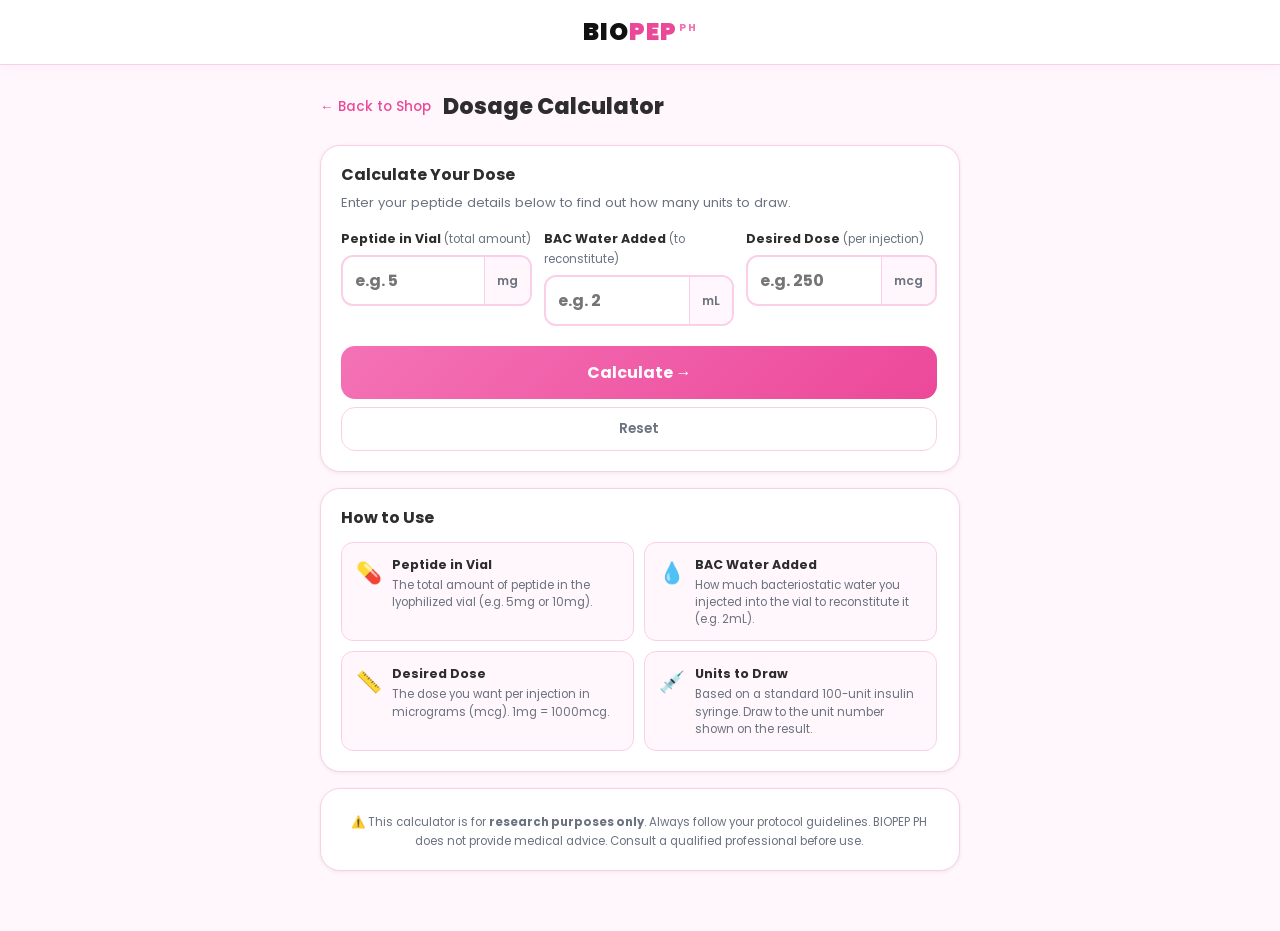
==== commit 27b56001: "Force light mode to fix BIO logo invisible in dark mode Co-Authored-By: Claude Sonnet 4.6 <noreply@a" ====
--- a/calculator.html
+++ b/calculator.html
@@ -3,6 +3,7 @@
 <head>
   <meta charset="UTF-8">
   <meta name="viewport" content="width=device-width, initial-scale=1.0">
+  <meta name="color-scheme" content="light">
   <title>Peptide Dosage Calculator — BIOPEP PH</title>
   <meta name="description" content="Calculate how many units to draw for your peptide dose. Enter your peptide amount, BAC water volume, and desired dose.">
   <link rel="icon" type="image/svg+xml" href="images/favicon.svg">
--- a/style.css
+++ b/style.css
@@ -4,6 +4,7 @@
    ================================================ */
 
 :root {
+  color-scheme: light;
   --pink:        #F472B6;
   --pink-dark:   #EC4899;
   --pink-deep:   #BE185D;
@@ -91,11 +92,13 @@
   margin: 0 auto;
   padding: 0 24px;
   height: 64px;
-  display: flex;
-  align-items: center;
-  justify-content: space-between;
-  gap: 24px;
-}
+  display: grid;
+  grid-template-columns: 1fr auto 1fr;
+  align-items: center;
+}
+.header-inner .mnav-btn     { grid-column: 1; justify-self: start; }
+.header-inner .logo         { grid-column: 2; justify-self: center; }
+.header-inner .header-right { grid-column: 3; justify-self: end; }
 
 /* Header right group */
 .header-right { display: flex; align-items: center; gap: 4px; }
@@ -376,7 +379,9 @@
   justify-content: center;
   font-size: 1.6rem;
   flex-shrink: 0;
-}
+  overflow: hidden;
+}
+.cart-item-img { width: 100%; height: 100%; object-fit: cover; display: block; }
 .cart-item-info { flex: 1; min-width: 0; }
 .cart-item-name {
   font-size: 0.82rem;
@@ -816,6 +821,14 @@
   justify-content: center;
   overflow: hidden;
 }
+.pcard-photo {
+  width: 100%;
+  height: 100%;
+  object-fit: cover;
+  display: block;
+  transition: transform 0.35s ease;
+}
+.pcard:hover .pcard-photo { transform: scale(1.05); }
 .pcard-emoji {
   font-size: 3rem;
   transition: transform 0.35s ease;
@@ -862,6 +875,18 @@
   line-height: 1.45;
   margin: 0 0 10px;
   flex: 1;
+}
+.pcard-variants {
+  font-size: 0.68rem;
+  font-weight: 700;
+  color: var(--pink-dark);
+  background: var(--pink-light);
+  border: 1px solid var(--pink-border);
+  border-radius: 100px;
+  padding: 3px 10px;
+  display: inline-block;
+  margin: -4px 0 8px;
+  letter-spacing: 0.2px;
 }
 .pcard-foot {
   display: flex;
@@ -1301,6 +1326,7 @@
   flex-shrink: 0;
 }
 .pmodal-emoji { font-size: 4.5rem; pointer-events: none; }
+.pmodal-photo { width: 100%; height: 100%; object-fit: cover; border-radius: 24px 24px 0 0; display: block; }
 
 .pmodal-badge {
   position: absolute;
@@ -1539,13 +1565,15 @@
   background: var(--pink-pale);
   border: 1.5px solid var(--pink-border);
   border-radius: 10px;
-  padding: 10px 6px 8px;
+  padding: 6px 6px 8px;
   text-align: center;
   cursor: pointer;
   transition: var(--transition);
+  overflow: hidden;
 }
 .pmodal-also-card:hover  { border-color: var(--pink-dark); background: var(--pink-light); transform: translateY(-2px); }
-.pmodal-also-thumb       { font-size: 1.6rem; margin-bottom: 5px; }
+.pmodal-also-thumb       { font-size: 1.6rem; margin-bottom: 5px; line-height: 1; }
+.pmodal-also-img         { width: 100%; aspect-ratio: 1/1; object-fit: cover; border-radius: 8px; display: block; margin-bottom: 5px; }
 .pmodal-also-name {
   font-size: 0.65rem;
   font-weight: 600;
